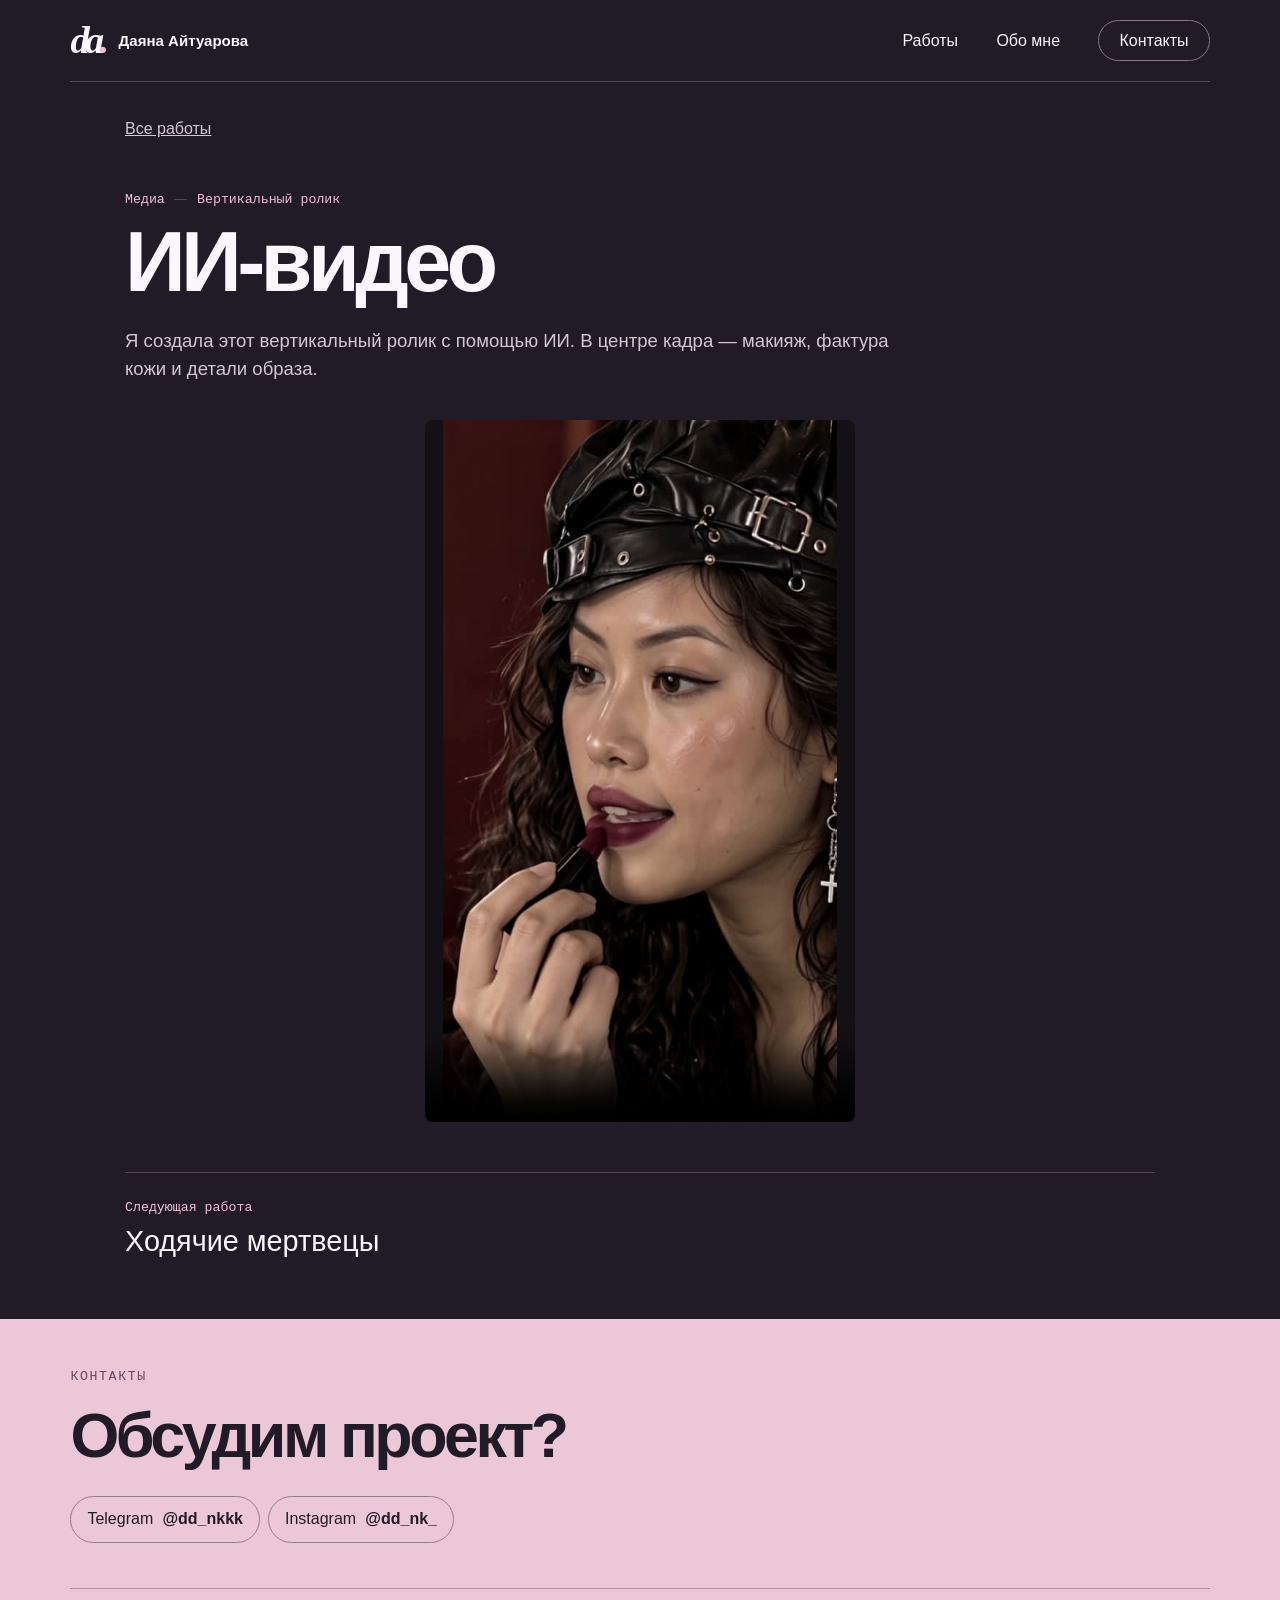
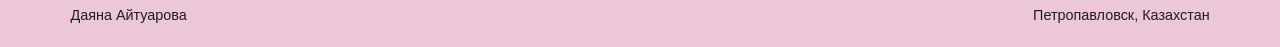
==== ai-film.html @ 72740b99 "Опубликовать портфолио Даяны Айтуаровой" ====
<!doctype html><html lang="ru"><head><meta charset="utf-8"><meta name="viewport" content="width=device-width,initial-scale=1"><meta name="theme-color" content="#211b27"><title>ИИ-видео · Даяна Айтуарова</title><meta name="description" content="Портфолио Даяны Айтуаровой. Сайты, видео и игры."><link rel="stylesheet" href="style.css"></head><body id="top"><a class="skip" href="#main">К содержанию</a><header><a class="brand" href="index.html#top" aria-label="Даяна Айтуарова, главная"><b>da<span>.</span></b><span>Даяна Айтуарова</span></a><nav aria-label="Основная навигация"><a href="index.html#work">Работы</a><a href="index.html#about">Обо мне</a><a class="nav-contact" href="index.html#contact">Контакты</a></nav></header><main id="main" class="wrap case"><a class="back" href="index.html#work">Все работы</a><div class="meta">Медиа <i></i> Вертикальный ролик</div><h1>ИИ-видео</h1><p class="intro">Я создала этот вертикальный ролик с помощью ИИ. В центре кадра — макияж, фактура кожи и детали образа.</p><video controls playsinline preload="metadata" poster="film.jpg" aria-label="Авторский ИИ-ролик"><source src="film.mp4" type="video/mp4"></video><a class="next" href="walking-dead.html"><small>Следующая работа</small>Ходячие мертвецы</a></main><footer id="contact"><div class="wrap"><div class="eyebrow">Контакты</div><h2>Обсудим проект?</h2><div class="contacts"><a href="https://t.me/dd_nkkk">Telegram <b>@dd_nkkk</b></a><a href="https://www.instagram.com/dd_nk_/">Instagram <b>@dd_nk_</b></a></div><div class="sign">Даяна Айтуарова <span>Петропавловск, Казахстан</span></div></div></footer></body></html>
---- style.css ----
:root{--ink:#211b27;--text:#fcf7fc;--muted:#d4c6d5;--pink:#efbfd8;--line:#544653;color-scheme:dark}
*{box-sizing:border-box}
body{background:var(--ink);color:var(--text);margin:0;font:1rem/1.6 Inter,"Segoe UI",Arial,sans-serif}
a{color:inherit;text-decoration:none}
a:focus-visible,button:focus-visible,video:focus-visible{outline:3px solid #e58efb;outline-offset:5px}
.skip{position:absolute;left:1rem;top:-5rem;background:white;color:black;padding:1rem;z-index:9}
.skip:focus{top:.5rem}
.wrap,header{width:min(1280px,89%);margin:auto}
header,.brand,nav,.meta,.eyebrow,.contacts,.work-head,.filters,.tags,.sign{display:flex;align-items:center}
header{justify-content:space-between;padding:20px 0;border-bottom:1px solid var(--line)}
.brand{gap:14px;font-size:.94rem;font-weight:600}
.brand b,.seal{font:italic bold 2.4rem/1 Georgia,serif;letter-spacing:-.12em}
.brand b span{color:var(--pink)}
nav{gap:clamp(1rem,3vw,3rem)}
nav a:hover,.back:hover{text-decoration:underline;text-underline-offset:5px}
.nav-contact{border:1px solid #897483;border-radius:3rem;padding:.43rem 1.25rem}
.hero{padding:64px 0 78px;display:grid;grid-template-columns:1.04fr 1fr;gap:5%;align-items:center}
.eyebrow,.meta,figcaption,small{font:500 .83rem/1.5 "IBM Plex Mono",Consolas,monospace}
.eyebrow{letter-spacing:.12em;text-transform:uppercase;gap:.8rem;color:var(--pink)}
.eyebrow i{width:30px;height:1px;background:currentColor}
h1,h2,h3,p,figure{margin:0}
h1,h2,h3{line-height:1.05;font-weight:550;letter-spacing:-.055em}
.hero h1{font-size:clamp(4rem,7.8vw,7.3rem);margin:23px 0;line-height:.98}
.hero em{font-family:"PT Serif",Georgia,serif;font-weight:400;color:var(--pink);letter-spacing:-.065em}
.hero-copy p,.intro{font-size:clamp(1.1rem,1.45vw,1.35rem);color:var(--muted);max-width:470px;line-height:1.55}
.btn{display:inline-block;margin-top:27px;background:var(--pink);color:var(--ink);border-radius:50px;padding:.85rem 1.6rem;font-weight:650}
.btn:hover{background:#ffe2f1}
.showcase{
  min-width:0;
  padding:clamp(12px,1.5vw,22px);
  background:linear-gradient(145deg,#fff0f4 0%,#d6b4d5 32%,#ac8ab1 72%,#dfbfd6);
  border:1px solid #fae3f2;
  border-radius:28px 28px 42px 28px;
  box-shadow:inset 2px 2px 2px #fff9, inset -3px -4px 2px #78657d, 0 20px 46px #130d193d;
}
.show-screen{overflow:hidden;border:6px solid #35293a;border-radius:16px;background:#211b27}
.show-frame{display:block;position:relative;aspect-ratio:1.75;isolation:isolate;overflow:hidden;color:white}
.show-frame img{width:100%;height:100%;object-fit:cover;display:block;transition:transform .45s}
.show-frame:hover img{transform:scale(1.035)}
.show-frame:focus-visible{outline-offset:-5px}
.show-frame::after{position:absolute;content:"";inset:0;background:linear-gradient(0deg,#100c19 0%,#17102188 38%,transparent 80%);z-index:0}
.frame-title{position:absolute;z-index:1;bottom:9%;left:6%;right:5%}
.frame-title small{display:block;color:#f4d3e7;letter-spacing:.08em;text-transform:uppercase}
.frame-title strong{display:block;font-size:clamp(1.5rem,3.4vw,3.2rem);line-height:1.08;letter-spacing:-.045em;margin-top:5px}
.show-dock{display:flex;justify-content:space-between;align-items:center;gap:8px;padding:16px 3px 0}
.speaker{width:clamp(20px,4vw,62px);height:18px;background:radial-gradient(circle,#6f566f 1.5px,transparent 1.8px) 0 0/6px 6px}
.switches{display:flex;gap:5px;flex-wrap:wrap}
.switches button{border:1px solid #93768f;color:#382a3a;background:#e5cedf;box-shadow:0 2px 0 #8b7288;padding:.4em .8em;font-size:.92rem}
.switches button[aria-pressed=true]{background:#392c40;color:#fff4fb;box-shadow:inset 0 2px 3px #110c19}
@media(prefers-reduced-motion:no-preference){.show-frame:not([hidden]){animation:screen-on .24s ease-out}@keyframes screen-on{from{opacity:.6}to{opacity:1}}}
#work,.about{border-top:1px solid var(--line);padding:48px 0 64px;scroll-margin-top:1rem}
h2{font-size:clamp(2.5rem,4.9vw,4.5rem)}
sup{font:500 1rem/1 Consolas,monospace;vertical-align:top;color:var(--pink);margin-left:.6rem}
.work-head,.sign{justify-content:space-between;gap:1rem;flex-wrap:wrap}
.filters{gap:5px;flex-wrap:wrap}
button,.tags span{background:none;color:var(--muted);border:1px solid var(--line);padding:.45rem .95rem;border-radius:2rem;font:inherit}
button{cursor:pointer}
button[aria-pressed=true]{background:var(--text);color:var(--ink);border-color:var(--text)}
[hidden]{display:none!important}
.grid{display:grid;grid-template-columns:repeat(3,minmax(0,1fr));gap:44px 22px;margin-top:32px}
.card{display:block}
.thumb{aspect-ratio:1.56;border-radius:6px;overflow:hidden;background:#29202c;display:grid;place-items:center}
.thumb img{display:block;width:100%;height:100%;object-fit:cover;transition:transform .3s}
.card:hover img{transform:scale(1.03)}
.thumb.ai-film img{object-position:50% 35%}
.meta{color:var(--pink);gap:.6rem;margin:17px 0 8px}
.meta i{width:13px;height:1px;background:var(--line)}
.card h3,.about h3{font-size:clamp(1.55rem,2.3vw,2.25rem)}
.card p,.about p{margin-top:10px;color:var(--muted)}
.about{display:grid;grid-template-columns:.85fr 1.15fr;gap:5%;padding:65px 0 80px}
.about h2{margin-top:14px}
.about .intro{max-width:100%;margin-top:0;color:var(--text)}
.about h3{margin:28px 0 14px}
.tags,.contacts{gap:8px;flex-wrap:wrap}
.tags span{font-size:.9rem}
footer{background:#ebc7d8;color:var(--ink);padding:48px 0 20px}
footer .eyebrow{color:#674858}footer h2{margin:16px 0 27px}
.contacts a{border:1px solid #977c8e;border-radius:3rem;padding:.6rem 1rem}
.contacts a:hover{background:#f9dfeb}
.contacts b{margin-left:.3rem}
.sign{border-top:1px solid #b092a3;margin-top:45px;padding-top:15px;font-size:.9rem}
.case{padding:34px 0 55px;max-width:1030px}
.back{text-decoration:underline;color:var(--muted)}
.case .meta{margin-top:48px}
.case h1{font-size:clamp(2.8rem,6.6vw,6rem)}
.case .intro{max-width:790px;margin:20px 0 14px}
.case figure{margin-top:38px}
.case figure img{display:block;width:100%;border-radius:6px}
figcaption{color:var(--muted);margin-top:8px}
.case video{display:block;width:min(100%,430px);max-height:78vh;margin:36px auto;background:#141116;border-radius:8px}
.case aside{margin:32px 0;padding:24px;background:#302634;border-radius:8px}
.case aside h2{font-size:2rem}.case aside p{color:var(--muted);margin:8px 0 20px}
.stats{display:grid;grid-template-columns:repeat(4,1fr);gap:16px}.stats b{display:block;color:var(--pink);font-size:1.8rem}
.next{display:block;border-top:1px solid var(--line);margin-top:50px;padding-top:25px;font-size:1.8rem}
.next small{display:block;color:var(--pink)}
@media(max-width:900px){.grid{grid-template-columns:repeat(2,minmax(0,1fr))}.hero{gap:3%;padding:48px 0}.hero h1{font-size:clamp(3.5rem,8.2vw,5rem)}}
@media(max-width:650px){.wrap,header{width:90%}.brand>span{display:none}header{padding:14px 0}nav{gap:14px;font-size:.92rem}.nav-contact{padding:.35rem .75rem}.hero{grid-template-columns:1fr;gap:30px;padding:38px 0}.hero h1{font-size:clamp(3.7rem,12vw,5.5rem)}.grid,.about{grid-template-columns:1fr}.grid{gap:32px}.about{gap:22px}.work-head{align-items:start}.stats{grid-template-columns:repeat(2,1fr)}.work-head h2{width:100%}.thumb{aspect-ratio:1.8}.case .meta{margin-top:30px}.tags span{padding:.32rem .7rem}}
@media(prefers-reduced-motion:reduce){*{transition:none!important}}
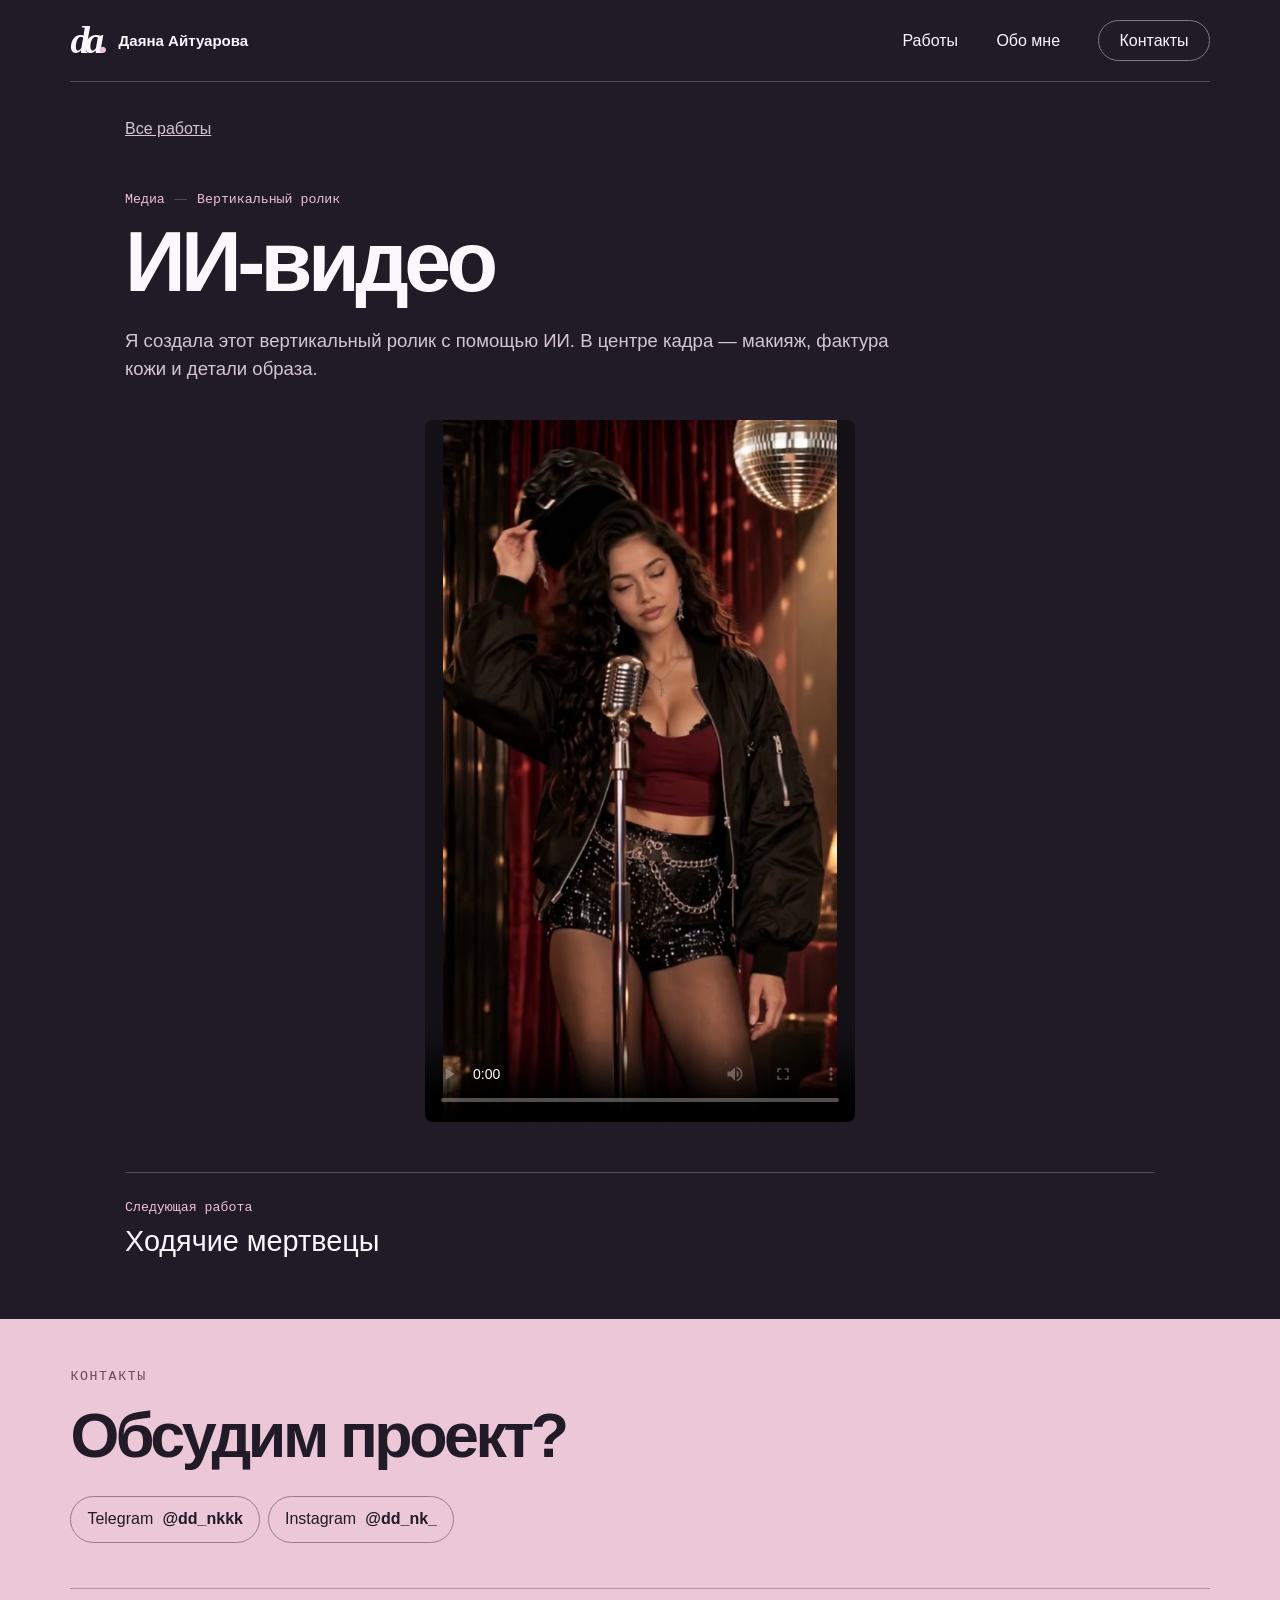
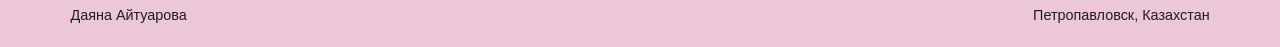
==== commit 8ac5d02c: "Обновлять оформление и постер в кэше браузера" ====
--- a/ai-film.html
+++ b/ai-film.html
@@ -1 +1 @@
-<!doctype html><html lang="ru"><head><meta charset="utf-8"><meta name="viewport" content="width=device-width,initial-scale=1"><meta name="theme-color" content="#211b27"><title>ИИ-видео · Даяна Айтуарова</title><meta name="description" content="Портфолио Даяны Айтуаровой. Сайты, видео и игры."><link rel="stylesheet" href="style.css"></head><body id="top"><a class="skip" href="#main">К содержанию</a><header><a class="brand" href="index.html#top" aria-label="Даяна Айтуарова, главная"><b>da<span>.</span></b><span>Даяна Айтуарова</span></a><nav aria-label="Основная навигация"><a href="index.html#work">Работы</a><a href="index.html#about">Обо мне</a><a class="nav-contact" href="index.html#contact">Контакты</a></nav></header><main id="main" class="wrap case"><a class="back" href="index.html#work">Все работы</a><div class="meta">Медиа <i></i> Вертикальный ролик</div><h1>ИИ-видео</h1><p class="intro">Я создала этот вертикальный ролик с помощью ИИ. В центре кадра — макияж, фактура кожи и детали образа.</p><video controls playsinline preload="metadata" poster="film.jpg" aria-label="Авторский ИИ-ролик"><source src="film.mp4" type="video/mp4"></video><a class="next" href="walking-dead.html"><small>Следующая работа</small>Ходячие мертвецы</a></main><footer id="contact"><div class="wrap"><div class="eyebrow">Контакты</div><h2>Обсудим проект?</h2><div class="contacts"><a href="https://t.me/dd_nkkk">Telegram <b>@dd_nkkk</b></a><a href="https://www.instagram.com/dd_nk_/">Instagram <b>@dd_nk_</b></a></div><div class="sign">Даяна Айтуарова <span>Петропавловск, Казахстан</span></div></div></footer></body></html>+<!doctype html><html lang="ru"><head><meta charset="utf-8"><meta name="viewport" content="width=device-width,initial-scale=1"><meta name="theme-color" content="#211b27"><title>ИИ-видео · Даяна Айтуарова</title><meta name="description" content="Портфолио Даяны Айтуаровой. Сайты, видео и игры."><link rel="stylesheet" href="style.css?v=collage"></head><body id="top"><a class="skip" href="#main">К содержанию</a><header><a class="brand" href="index.html#top" aria-label="Даяна Айтуарова, главная"><b>da<span>.</span></b><span>Даяна Айтуарова</span></a><nav aria-label="Основная навигация"><a href="index.html#work">Работы</a><a href="index.html#about">Обо мне</a><a class="nav-contact" href="index.html#contact">Контакты</a></nav></header><main id="main" class="wrap case"><a class="back" href="index.html#work">Все работы</a><div class="meta">Медиа <i></i> Вертикальный ролик</div><h1>ИИ-видео</h1><p class="intro">Я создала этот вертикальный ролик с помощью ИИ. В центре кадра — макияж, фактура кожи и детали образа.</p><video controls playsinline preload="metadata" poster="film.jpg?v=stage" aria-label="Авторский ИИ-ролик"><source src="film.mp4" type="video/mp4"></video><a class="next" href="walking-dead.html"><small>Следующая работа</small>Ходячие мертвецы</a></main><footer id="contact"><div class="wrap"><div class="eyebrow">Контакты</div><h2>Обсудим проект?</h2><div class="contacts"><a href="https://t.me/dd_nkkk">Telegram <b>@dd_nkkk</b></a><a href="https://www.instagram.com/dd_nk_/">Instagram <b>@dd_nk_</b></a></div><div class="sign">Даяна Айтуарова <span>Петропавловск, Казахстан</span></div></div></footer></body></html>
--- a/style.css
+++ b/style.css
@@ -25,29 +25,16 @@
 .hero-copy p,.intro{font-size:clamp(1.1rem,1.45vw,1.35rem);color:var(--muted);max-width:470px;line-height:1.55}
 .btn{display:inline-block;margin-top:27px;background:var(--pink);color:var(--ink);border-radius:50px;padding:.85rem 1.6rem;font-weight:650}
 .btn:hover{background:#ffe2f1}
-.showcase{
-  min-width:0;
-  padding:clamp(12px,1.5vw,22px);
-  background:linear-gradient(145deg,#fff0f4 0%,#d6b4d5 32%,#ac8ab1 72%,#dfbfd6);
-  border:1px solid #fae3f2;
-  border-radius:28px 28px 42px 28px;
-  box-shadow:inset 2px 2px 2px #fff9, inset -3px -4px 2px #78657d, 0 20px 46px #130d193d;
-}
-.show-screen{overflow:hidden;border:6px solid #35293a;border-radius:16px;background:#211b27}
-.show-frame{display:block;position:relative;aspect-ratio:1.75;isolation:isolate;overflow:hidden;color:white}
-.show-frame img{width:100%;height:100%;object-fit:cover;display:block;transition:transform .45s}
-.show-frame:hover img{transform:scale(1.035)}
-.show-frame:focus-visible{outline-offset:-5px}
-.show-frame::after{position:absolute;content:"";inset:0;background:linear-gradient(0deg,#100c19 0%,#17102188 38%,transparent 80%);z-index:0}
-.frame-title{position:absolute;z-index:1;bottom:9%;left:6%;right:5%}
-.frame-title small{display:block;color:#f4d3e7;letter-spacing:.08em;text-transform:uppercase}
-.frame-title strong{display:block;font-size:clamp(1.5rem,3.4vw,3.2rem);line-height:1.08;letter-spacing:-.045em;margin-top:5px}
-.show-dock{display:flex;justify-content:space-between;align-items:center;gap:8px;padding:16px 3px 0}
-.speaker{width:clamp(20px,4vw,62px);height:18px;background:radial-gradient(circle,#6f566f 1.5px,transparent 1.8px) 0 0/6px 6px}
-.switches{display:flex;gap:5px;flex-wrap:wrap}
-.switches button{border:1px solid #93768f;color:#382a3a;background:#e5cedf;box-shadow:0 2px 0 #8b7288;padding:.4em .8em;font-size:.92rem}
-.switches button[aria-pressed=true]{background:#392c40;color:#fff4fb;box-shadow:inset 0 2px 3px #110c19}
-@media(prefers-reduced-motion:no-preference){.show-frame:not([hidden]){animation:screen-on .24s ease-out}@keyframes screen-on{from{opacity:.6}to{opacity:1}}}
+.folio{position:relative;isolation:isolate;overflow:hidden;aspect-ratio:1.3;border-radius:12px;background:radial-gradient(ellipse at 20% 18%,#fce4e5,transparent 64%),linear-gradient(120deg,#cba7c8,#ce9fad 70%,#e7bfca);color:#392a39}
+.orbit{position:absolute;width:150%;height:40%;border:1px solid #80607988;border-radius:50%;top:28%;left:-25%;transform:rotate(-32deg)}
+.orbit.two{transform:rotate(33deg);top:32%}
+.spark{position:absolute;top:5%;left:7%;font:4rem/1 Georgia;color:#694a60}
+.print{position:absolute;width:65%;padding:2% 2% 1%;background:#fff9f4;box-shadow:0 9px 18px #38203536;transition:transform .25s}
+.print img{display:block;width:100%;aspect-ratio:1.85;object-fit:cover}
+.print span{display:block;font:italic 1rem/1.75 Georgia,serif}
+.print.rear{top:12%;right:7%;transform:rotate(9deg)}.print.front{left:8%;bottom:12%;transform:rotate(-10deg)}
+.print:hover,.print:focus-visible{transform:rotate(0) scale(1.04);z-index:2}
+.seal{position:absolute;pointer-events:none;right:8%;bottom:15%;background:#573950;color:#f2d5e8;font-size:clamp(2rem,4vw,4rem);border:3px double #efbfd8;padding:.1em .25em .21em .15em;border-radius:50%;transform:rotate(12deg)}
 #work,.about{border-top:1px solid var(--line);padding:48px 0 64px;scroll-margin-top:1rem}
 h2{font-size:clamp(2.5rem,4.9vw,4.5rem)}
 sup{font:500 1rem/1 Consolas,monospace;vertical-align:top;color:var(--pink);margin-left:.6rem}
@@ -96,3 +83,24 @@
 @media(max-width:900px){.grid{grid-template-columns:repeat(2,minmax(0,1fr))}.hero{gap:3%;padding:48px 0}.hero h1{font-size:clamp(3.5rem,8.2vw,5rem)}}
 @media(max-width:650px){.wrap,header{width:90%}.brand>span{display:none}header{padding:14px 0}nav{gap:14px;font-size:.92rem}.nav-contact{padding:.35rem .75rem}.hero{grid-template-columns:1fr;gap:30px;padding:38px 0}.hero h1{font-size:clamp(3.7rem,12vw,5.5rem)}.grid,.about{grid-template-columns:1fr}.grid{gap:32px}.about{gap:22px}.work-head{align-items:start}.stats{grid-template-columns:repeat(2,1fr)}.work-head h2{width:100%}.thumb{aspect-ratio:1.8}.case .meta{margin-top:30px}.tags span{padding:.32rem .7rem}}
 @media(prefers-reduced-motion:reduce){*{transition:none!important}}
+
+.thumb{position:relative;isolation:isolate;container-type:inline-size}
+.game-wordmark,.bureau{position:absolute;line-height:.93;font-weight:800;letter-spacing:-.055em}
+.game-wordmark{bottom:9%;left:6%;font-size:10cqw;color:#ffedc5;text-shadow:1px 2px 8px #170d08}
+.walking-dead::after{content:"";position:absolute;inset:0;background:linear-gradient(transparent,#241204b3);z-index:-1}
+.walking-dead img{z-index:-2}
+.thumb.k-beauty{background:linear-gradient(145deg,#ead6c6,#c38f88)}
+.thumb .beauty-print{width:83%;height:auto;border:4px solid #fff3e8;border-radius:3px;box-shadow:0 8px 18px #7c454959;transform:rotate(-4deg)}
+.card:hover .beauty-print{transform:rotate(-2deg) scale(1.03)}
+.darklore{background:repeating-radial-gradient(ellipse at 95% 95%,transparent 0 17px,#bb99db21 18px 19px),linear-gradient(145deg,#423451,#1d1925)}
+.channel-mark{text-align:center;color:#f8e7fb}
+.thumb .channel-mark img{border-radius:50%;width:16cqw;height:16cqw;margin:auto;border:1px solid #d8bad2}
+.channel-mark b{display:block;font:italic bold 12cqw/1.1 Georgia,serif;letter-spacing:-.07em}.channel-mark small{font-size:clamp(.74rem,3.2cqw,1rem)}
+.thumb.gen-proekt{background:#eeebe4;display:flex}
+.thumb .building{width:55%;object-position:center}
+.bureau{left:59%;top:32%;color:#40332f;font-size:6.8cqw;border-top:3px solid #aa4232;padding-top:8%}
+.thumb.dubbing{background:repeating-linear-gradient(0deg,#ffffff08 0 1px,transparent 1px 24px),linear-gradient(125deg,#421a22,#17171b)}
+.dub-mark{display:flex;align-items:center;gap:4cqw;color:#f4ece5;font-size:12cqw;line-height:1}
+.dub-mark span{color:#ff766e;font-weight:800}
+.dub-mark i{width:14cqw;height:8cqw;background:repeating-linear-gradient(90deg,#ffb6ae 0 2px,transparent 2px 5px);clip-path:polygon(0 44%,20% 29%,35% 4%,54% 31%,70% 12%,85% 36%,100% 46%,100% 54%,85% 64%,70% 88%,54% 69%,35% 96%,20% 71%,0 56%)}
+.thumb.ai-film img{object-position:center}
